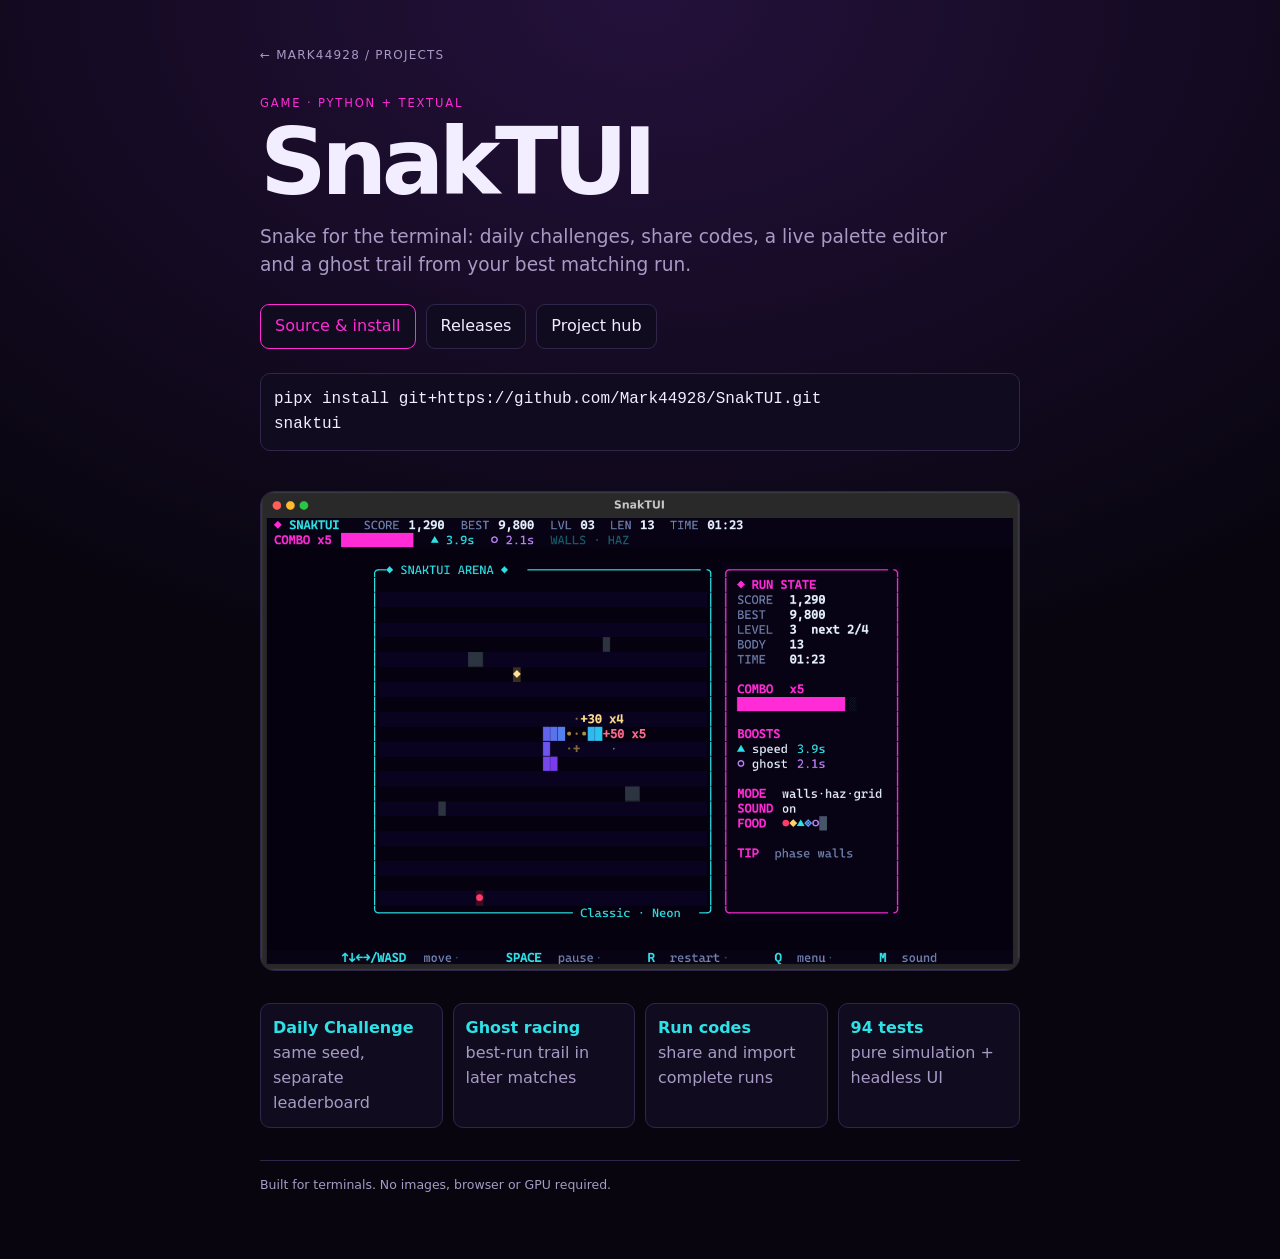
==== index.html @ 8bdf7a26 "feat: add project homepage" ====
<!doctype html>
<html lang="en">
<meta charset="utf-8">
<meta name="viewport" content="width=device-width,initial-scale=1">
<title>SnakTUI — terminal Snake</title>
<style>
:root{color-scheme:dark;--bg:#08050f;--p:#110b1f;--b:#30264a;--t:#f2edff;--m:#a79ac4;--a:#ff2bd6;--a2:#2de2e6}
*{box-sizing:border-box}body{margin:0;background:radial-gradient(80% 55% at 50% 0,#24113b,var(--bg));color:var(--t);font:16px/1.55 ui-sans-serif,system-ui,sans-serif}
main{max-width:800px;margin:auto;padding:42px 20px 64px}a{color:var(--a2)}.back{font-size:.75rem;letter-spacing:.1em;text-transform:uppercase;text-decoration:none;color:var(--m)}
.k{color:var(--a);font-size:.72rem;letter-spacing:.16em;text-transform:uppercase;margin:28px 0 8px}h1{font-size:clamp(2.8rem,10vw,5.8rem);line-height:.9;letter-spacing:-.06em;margin:0}
.lede{font-size:1.16rem;color:var(--m);max-width:60ch}.buttons{display:flex;flex-wrap:wrap;gap:10px;margin:24px 0}.btn{padding:9px 14px;border:1px solid var(--b);border-radius:9px;background:var(--p);color:var(--t);text-decoration:none}.btn.primary{border-color:var(--a);color:var(--a)}
pre{background:var(--p);border:1px solid var(--b);border-radius:10px;padding:13px;overflow:auto}img{width:100%;border:1px solid var(--b);border-radius:14px;margin:24px 0 8px}.grid{display:grid;grid-template-columns:repeat(auto-fit,minmax(170px,1fr));gap:10px;padding:0;list-style:none}.grid li{background:var(--p);border:1px solid var(--b);border-radius:10px;padding:12px;color:var(--m)}.grid b{display:block;color:var(--a2)}footer{margin-top:32px;border-top:1px solid var(--b);padding-top:14px;color:var(--m);font-size:.78rem}
</style>
<main>
<a class="back" href="https://github.com/Mark44928">← Mark44928 / projects</a>
<p class="k">Game · Python + Textual</p>
<h1>SnakTUI</h1>
<p class="lede">Snake for the terminal: daily challenges, share codes, a live palette editor and a ghost trail from your best matching run.</p>
<div class="buttons"><a class="btn primary" href="https://github.com/Mark44928/SnakTUI">Source &amp; install</a><a class="btn" href="https://github.com/Mark44928/SnakTUI/releases">Releases</a><a class="btn" href="https://github.com/Mark44928">Project hub</a></div>
<pre>pipx install git+https://github.com/Mark44928/SnakTUI.git
snaktui</pre>
<img src="docs/game.png" alt="SnakTUI gameplay">
<ul class="grid"><li><b>Daily Challenge</b>same seed, separate leaderboard</li><li><b>Ghost racing</b>best-run trail in later matches</li><li><b>Run codes</b>share and import complete runs</li><li><b>94 tests</b>pure simulation + headless UI</li></ul>
<footer>Built for terminals. No images, browser or GPU required.</footer>
</main>
</html>
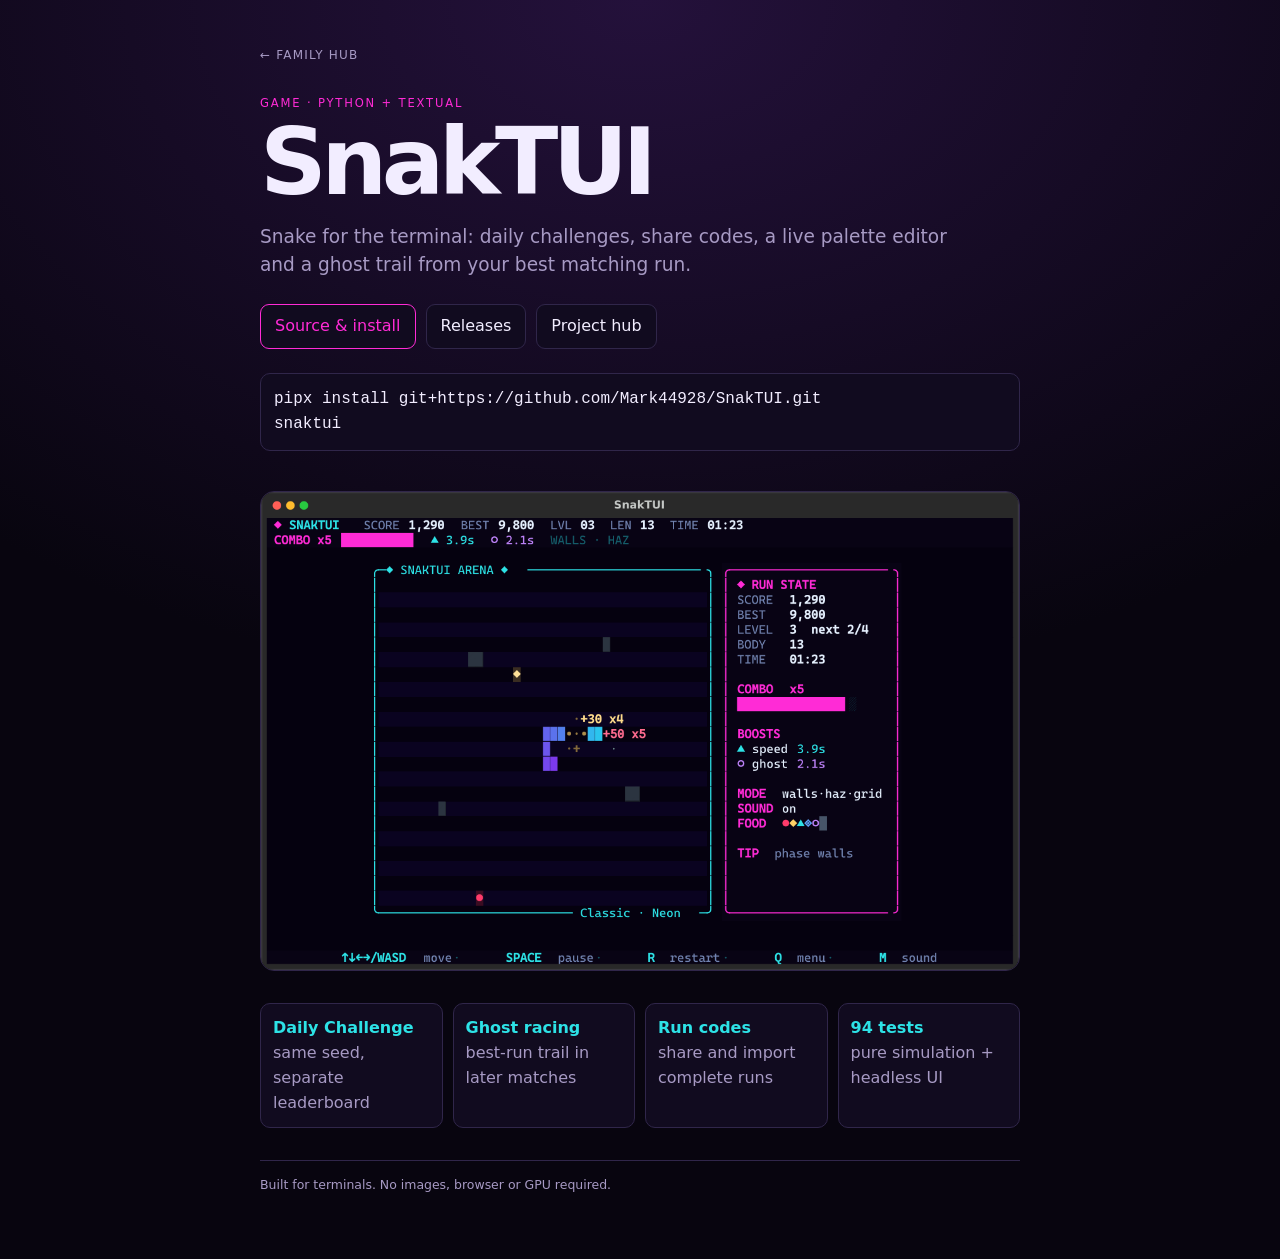
==== commit 2798c8f6: "fix: send homepage back links to family hub" ====
--- a/index.html
+++ b/index.html
@@ -12,7 +12,7 @@
 pre{background:var(--p);border:1px solid var(--b);border-radius:10px;padding:13px;overflow:auto}img{width:100%;border:1px solid var(--b);border-radius:14px;margin:24px 0 8px}.grid{display:grid;grid-template-columns:repeat(auto-fit,minmax(170px,1fr));gap:10px;padding:0;list-style:none}.grid li{background:var(--p);border:1px solid var(--b);border-radius:10px;padding:12px;color:var(--m)}.grid b{display:block;color:var(--a2)}footer{margin-top:32px;border-top:1px solid var(--b);padding-top:14px;color:var(--m);font-size:.78rem}
 </style>
 <main>
-<a class="back" href="https://github.com/Mark44928">← Mark44928 / projects</a>
+<a class="back" href="https://mark44928.github.io/Mark44928/">← Family hub</a>
 <p class="k">Game · Python + Textual</p>
 <h1>SnakTUI</h1>
 <p class="lede">Snake for the terminal: daily challenges, share codes, a live palette editor and a ghost trail from your best matching run.</p>
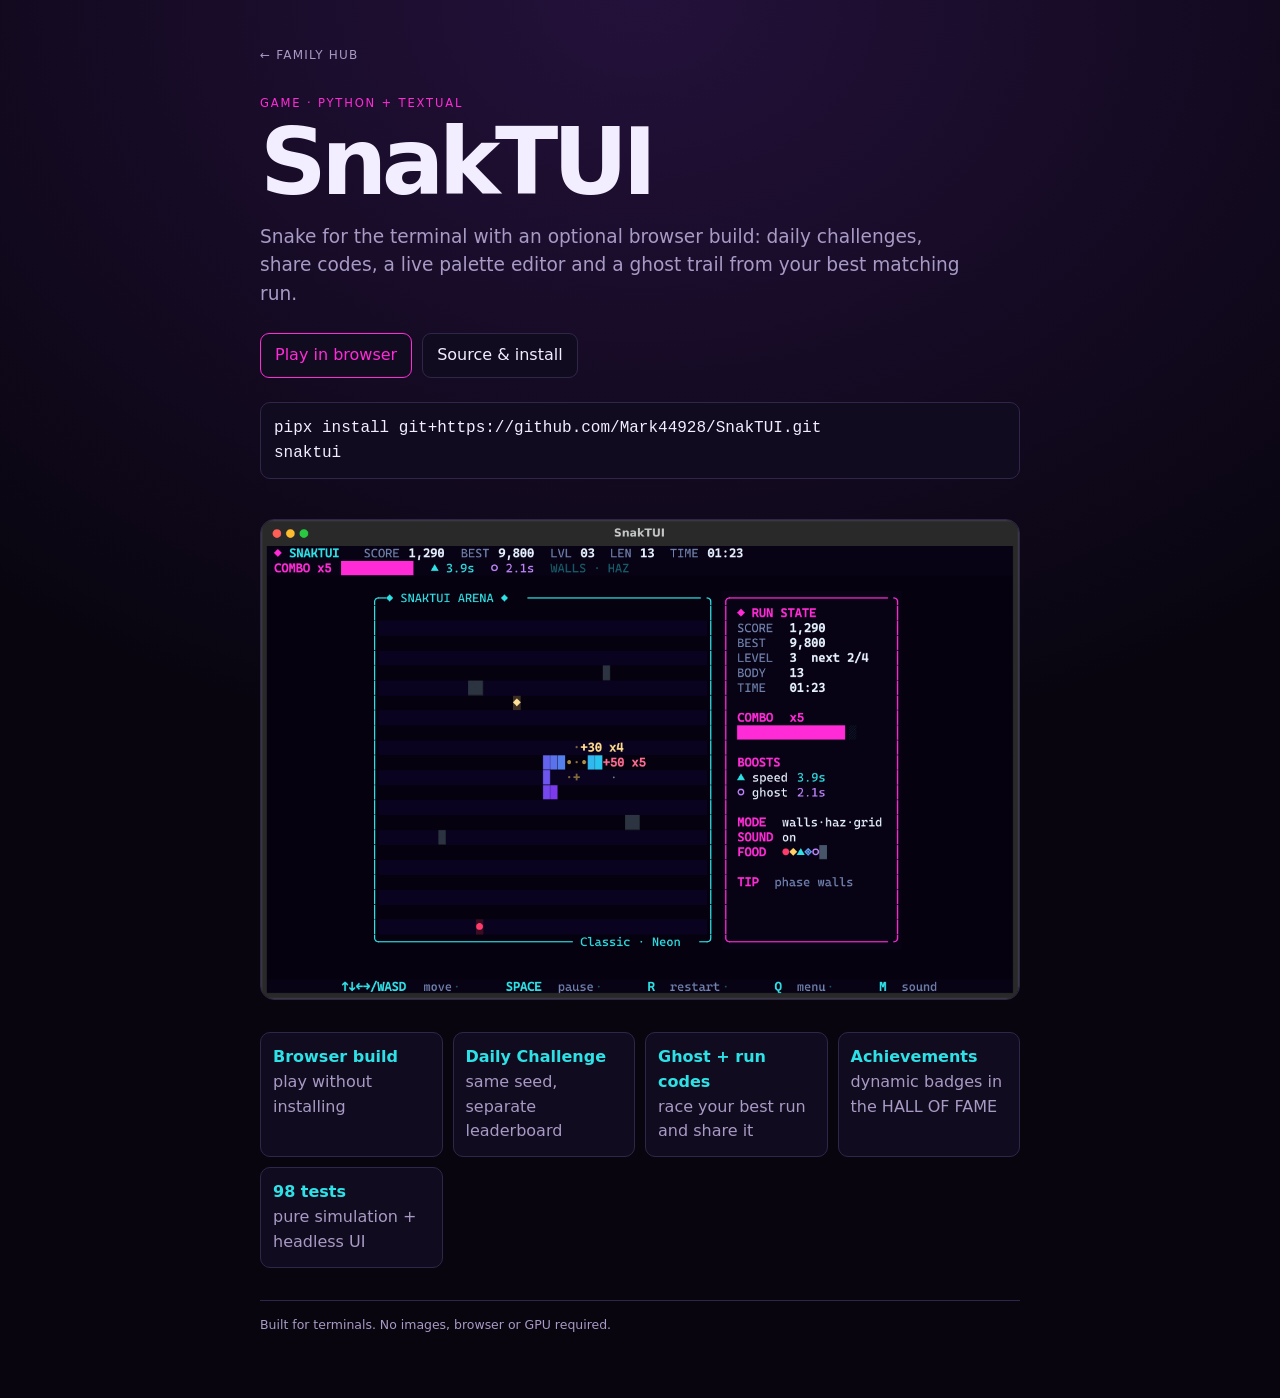
==== commit db62418d: "feat: add achievements and browser port" ====
--- a/index.html
+++ b/index.html
@@ -15,12 +15,13 @@
 <a class="back" href="https://mark44928.github.io/Mark44928/">← Family hub</a>
 <p class="k">Game · Python + Textual</p>
 <h1>SnakTUI</h1>
-<p class="lede">Snake for the terminal: daily challenges, share codes, a live palette editor and a ghost trail from your best matching run.</p>
-<div class="buttons"><a class="btn primary" href="https://github.com/Mark44928/SnakTUI">Source &amp; install</a><a class="btn" href="https://github.com/Mark44928/SnakTUI/releases">Releases</a><a class="btn" href="https://github.com/Mark44928">Project hub</a></div>
+<p class="lede">Snake for the terminal with an optional browser build: daily challenges, share codes, a live palette editor and a ghost trail from your best matching run.</p>
+<div class="buttons"><a class="btn primary" href="web/">Play in browser</a><a class="btn" href="https://github.com/Mark44928/SnakTUI">Source &amp; install</a></div>
 <pre>pipx install git+https://github.com/Mark44928/SnakTUI.git
 snaktui</pre>
 <img src="docs/game.png" alt="SnakTUI gameplay">
-<ul class="grid"><li><b>Daily Challenge</b>same seed, separate leaderboard</li><li><b>Ghost racing</b>best-run trail in later matches</li><li><b>Run codes</b>share and import complete runs</li><li><b>94 tests</b>pure simulation + headless UI</li></ul>
+<ul class="grid"><li><b>Browser build</b>play without installing</li>
+<li><b>Daily Challenge</b>same seed, separate leaderboard</li><li><b>Ghost + run codes</b>race your best run and share it</li><li><b>Achievements</b>dynamic badges in the HALL OF FAME</li><li><b>98 tests</b>pure simulation + headless UI</li></ul>
 <footer>Built for terminals. No images, browser or GPU required.</footer>
 </main>
 </html>
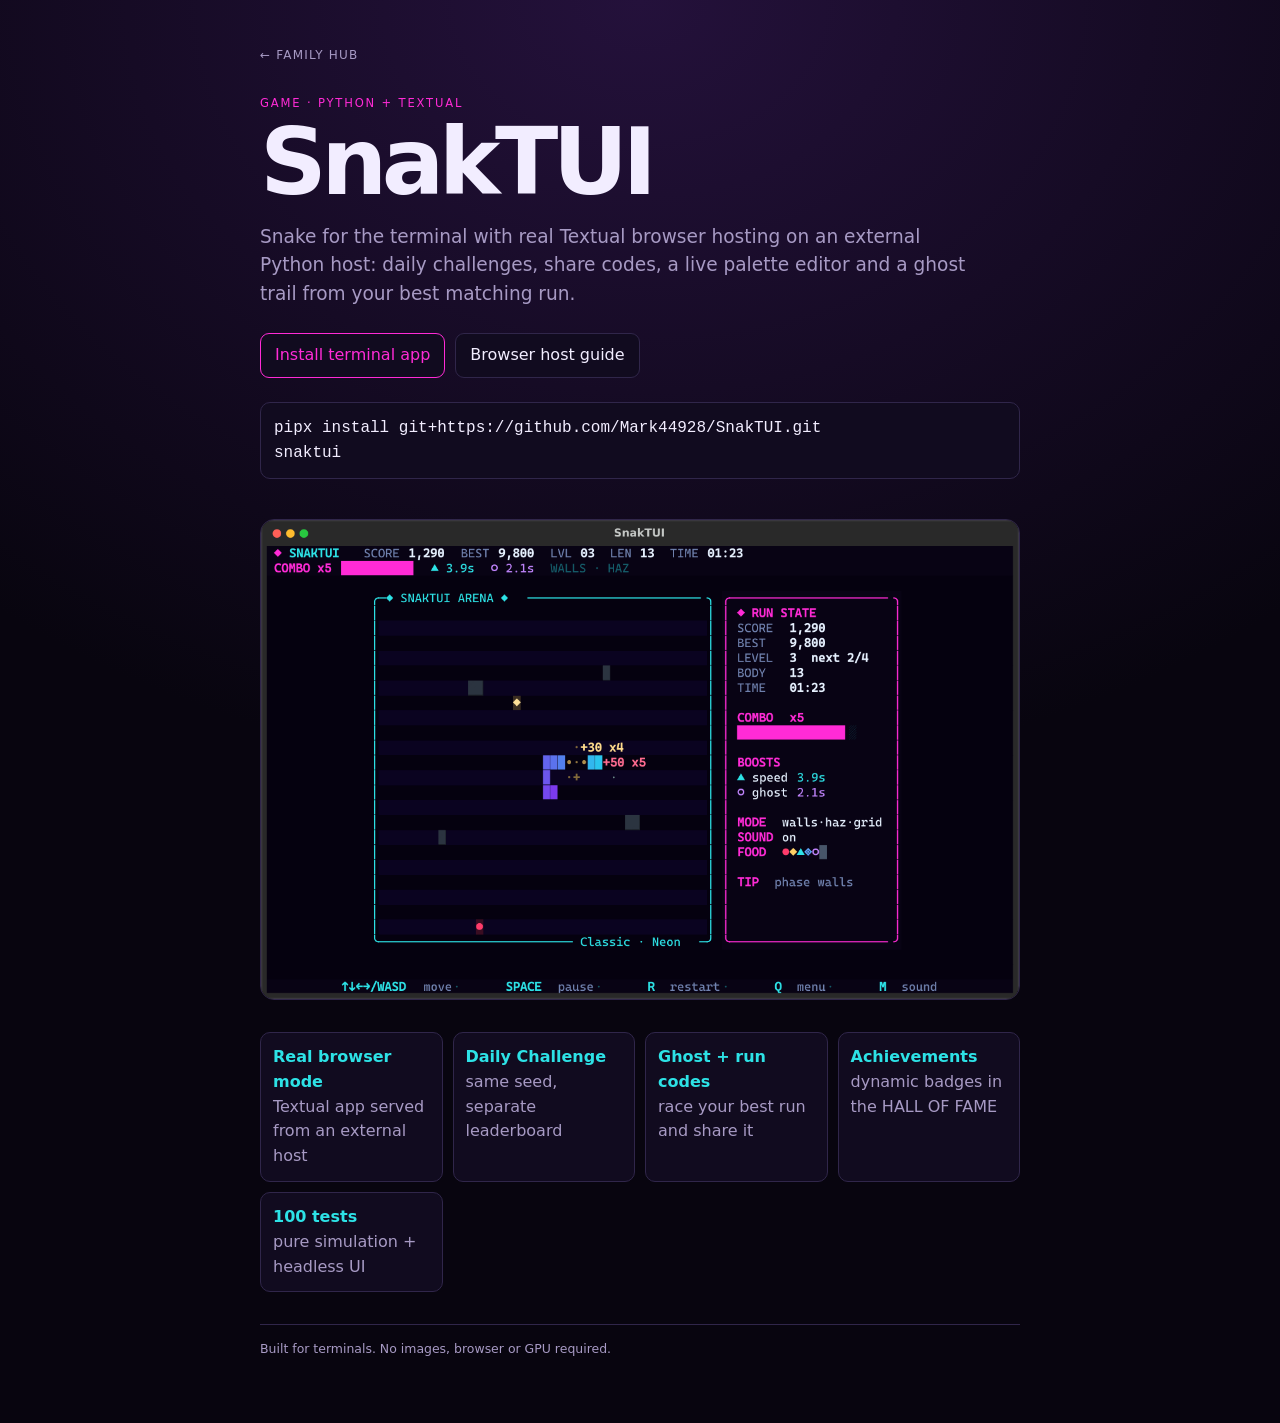
==== commit 43556259: "feat: serve the real app with textual-serve" ====
--- a/index.html
+++ b/index.html
@@ -15,13 +15,13 @@
 <a class="back" href="https://mark44928.github.io/Mark44928/">← Family hub</a>
 <p class="k">Game · Python + Textual</p>
 <h1>SnakTUI</h1>
-<p class="lede">Snake for the terminal with an optional browser build: daily challenges, share codes, a live palette editor and a ghost trail from your best matching run.</p>
-<div class="buttons"><a class="btn primary" href="web/">Play in browser</a><a class="btn" href="https://github.com/Mark44928/SnakTUI">Source &amp; install</a></div>
+<p class="lede">Snake for the terminal with real Textual browser hosting on an external Python host: daily challenges, share codes, a live palette editor and a ghost trail from your best matching run.</p>
+<div class="buttons"><a class="btn primary" href="https://github.com/Mark44928/SnakTUI">Install terminal app</a><a class="btn" href="https://github.com/Mark44928/SnakTUI#browser-mode-real-textual-app">Browser host guide</a></div>
 <pre>pipx install git+https://github.com/Mark44928/SnakTUI.git
 snaktui</pre>
 <img src="docs/game.png" alt="SnakTUI gameplay">
-<ul class="grid"><li><b>Browser build</b>play without installing</li>
-<li><b>Daily Challenge</b>same seed, separate leaderboard</li><li><b>Ghost + run codes</b>race your best run and share it</li><li><b>Achievements</b>dynamic badges in the HALL OF FAME</li><li><b>98 tests</b>pure simulation + headless UI</li></ul>
+<ul class="grid"><li><b>Real browser mode</b>Textual app served from an external host</li>
+<li><b>Daily Challenge</b>same seed, separate leaderboard</li><li><b>Ghost + run codes</b>race your best run and share it</li><li><b>Achievements</b>dynamic badges in the HALL OF FAME</li><li><b>100 tests</b>pure simulation + headless UI</li></ul>
 <footer>Built for terminals. No images, browser or GPU required.</footer>
 </main>
 </html>
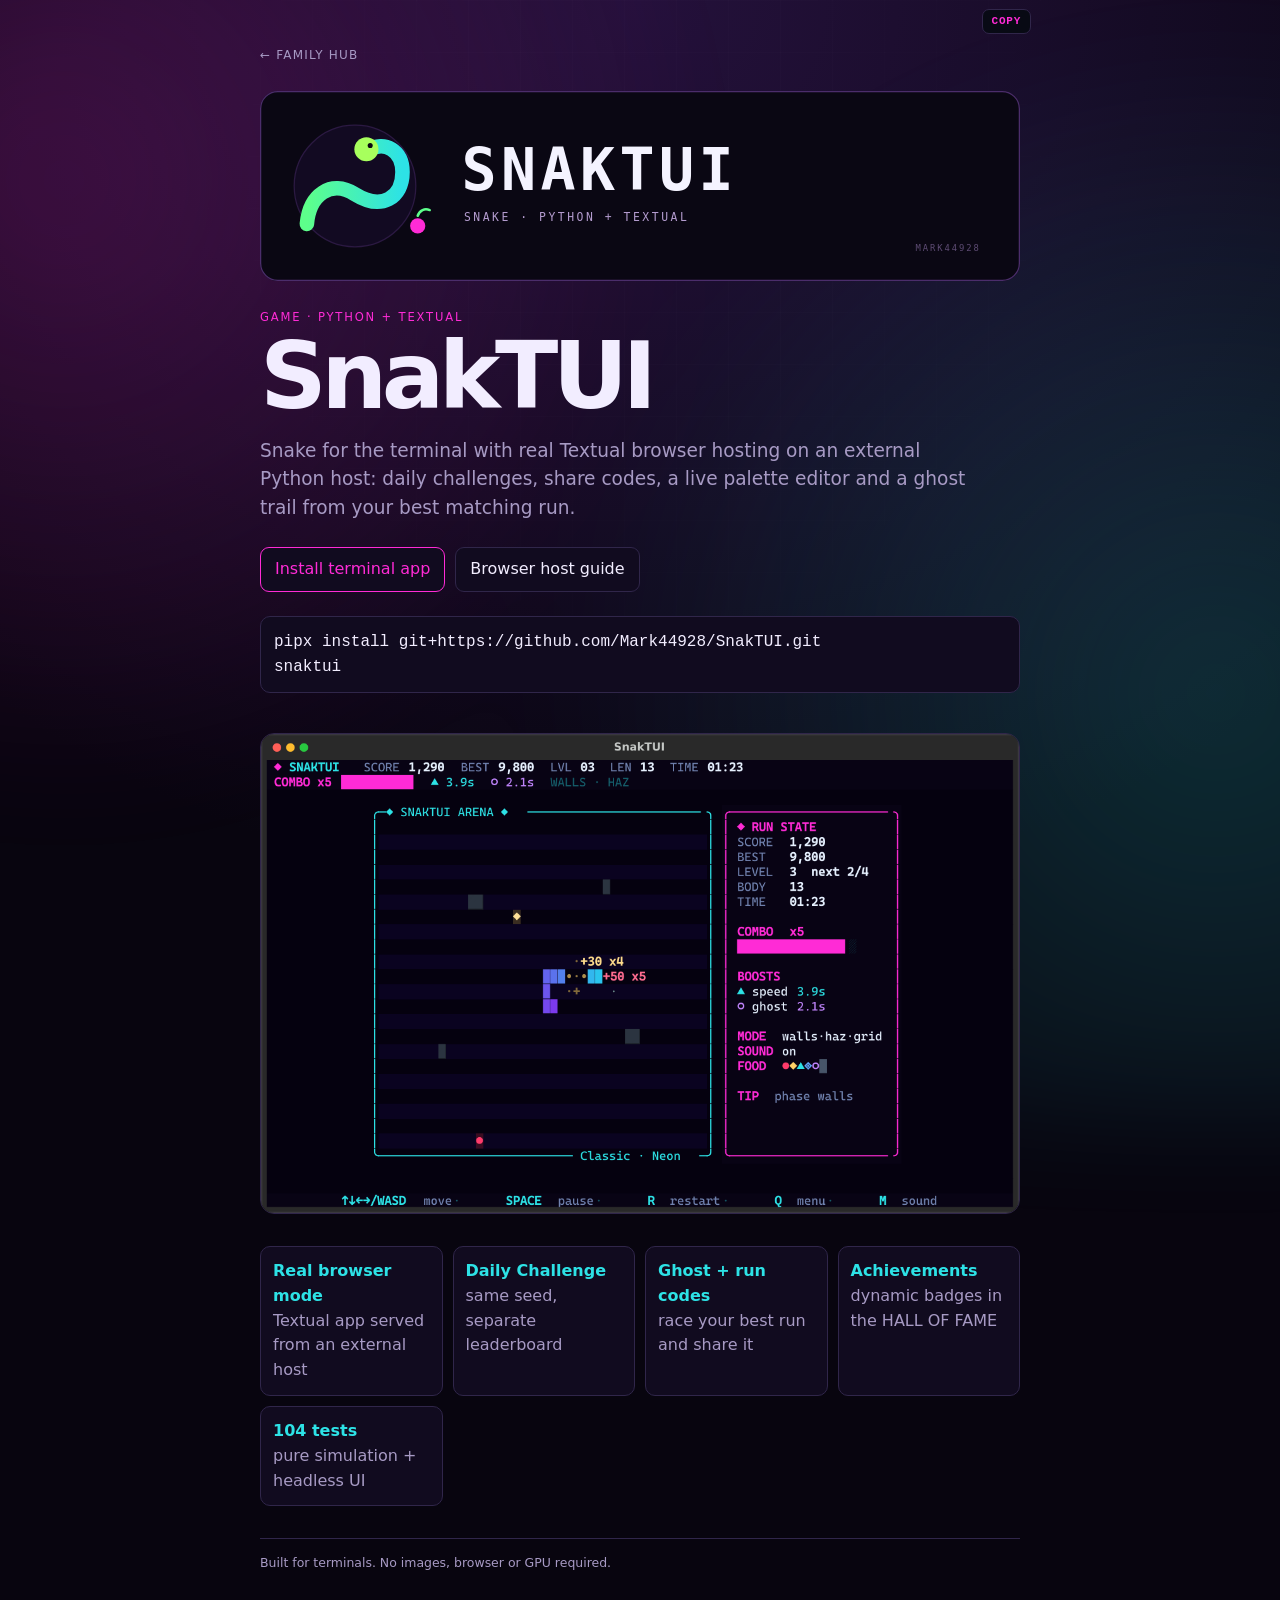
==== commit 9daa8b34: "feat: polish Pages and harden achievements" ====
--- a/index.html
+++ b/index.html
@@ -3,6 +3,20 @@
 <meta charset="utf-8">
 <meta name="viewport" content="width=device-width,initial-scale=1">
 <title>SnakTUI — terminal Snake</title>
+<link rel="canonical" href="https://mark44928.github.io/SnakTUI/">
+<meta property="og:type" content="website">
+<meta property="og:site_name" content="Mark44928">
+<meta property="og:title" content="SnakTUI — terminal Snake">
+<meta property="og:description" content="Neon terminal Snake built with Python and Textual. Daily challenges, ghost racing, achievements and optional external browser hosting.">
+<meta property="og:url" content="https://mark44928.github.io/SnakTUI/">
+<meta property="og:image" content="https://mark44928.github.io/SnakTUI/docs/og.png">
+<meta property="og:image:width" content="1200">
+<meta property="og:image:height" content="300">
+<meta name="twitter:card" content="summary_large_image">
+<meta name="twitter:image" content="https://mark44928.github.io/SnakTUI/docs/og.png">
+<link rel="icon" href="assets/logo.svg" type="image/svg+xml">
+<link rel="stylesheet" href="assets/family.css">
+<script defer src="assets/family.js"></script>
 <style>
 :root{color-scheme:dark;--bg:#08050f;--p:#110b1f;--b:#30264a;--t:#f2edff;--m:#a79ac4;--a:#ff2bd6;--a2:#2de2e6}
 *{box-sizing:border-box}body{margin:0;background:radial-gradient(80% 55% at 50% 0,#24113b,var(--bg));color:var(--t);font:16px/1.55 ui-sans-serif,system-ui,sans-serif}
@@ -13,6 +27,7 @@
 </style>
 <main>
 <a class="back" href="https://mark44928.github.io/Mark44928/">← Family hub</a>
+<p style="margin:18px 0 0"><img src="assets/logo.svg" alt="SnakTUI logo" width="760" style="width:100%;height:auto;display:block;border:0"></p>
 <p class="k">Game · Python + Textual</p>
 <h1>SnakTUI</h1>
 <p class="lede">Snake for the terminal with real Textual browser hosting on an external Python host: daily challenges, share codes, a live palette editor and a ghost trail from your best matching run.</p>
@@ -21,7 +36,7 @@
 snaktui</pre>
 <img src="docs/game.png" alt="SnakTUI gameplay">
 <ul class="grid"><li><b>Real browser mode</b>Textual app served from an external host</li>
-<li><b>Daily Challenge</b>same seed, separate leaderboard</li><li><b>Ghost + run codes</b>race your best run and share it</li><li><b>Achievements</b>dynamic badges in the HALL OF FAME</li><li><b>100 tests</b>pure simulation + headless UI</li></ul>
+<li><b>Daily Challenge</b>same seed, separate leaderboard</li><li><b>Ghost + run codes</b>race your best run and share it</li><li><b>Achievements</b>dynamic badges in the HALL OF FAME</li><li><b>104 tests</b>pure simulation + headless UI</li></ul>
 <footer>Built for terminals. No images, browser or GPU required.</footer>
 </main>
 </html>
--- a/assets/family.css
+++ b/assets/family.css
@@ -0,0 +1,90 @@
+:root {
+  --family-glow: var(--a, var(--green, #61d7ff));
+  --family-glow2: var(--a2, var(--cyan, #ff5bd6));
+}
+
+@keyframes family-float {
+  from { transform: translate3d(-2%, -1%, 0) scale(1); }
+  to { transform: translate3d(3%, 2%, 0) scale(1.07); }
+}
+
+body::before,
+body::after {
+  content: "";
+  position: fixed;
+  pointer-events: none;
+  z-index: 0;
+}
+
+body::before {
+  inset: -25%;
+  background:
+    radial-gradient(circle at 20% 30%, var(--family-glow) 0, transparent 36%),
+    radial-gradient(circle at 80% 68%, var(--family-glow2) 0, transparent 38%);
+  filter: blur(58px);
+  opacity: .18;
+  animation: family-float 18s ease-in-out infinite alternate;
+}
+
+body::after {
+  inset: 0;
+  opacity: .12;
+  background-image:
+    linear-gradient(rgba(255, 255, 255, .14) 1px, transparent 1px),
+    linear-gradient(90deg, rgba(255, 255, 255, .14) 1px, transparent 1px);
+  background-size: 52px 52px;
+  -webkit-mask-image: radial-gradient(ellipse at 50% 20%, #000 0, transparent 76%);
+  mask-image: radial-gradient(ellipse at 50% 20%, #000 0, transparent 76%);
+}
+
+main {
+  position: relative;
+  z-index: 1;
+}
+
+.reveal {
+  opacity: 0;
+  transform: translateY(12px);
+  transition: opacity .48s ease, transform .48s ease;
+}
+
+.reveal.in {
+  opacity: 1;
+  transform: none;
+}
+
+pre.has-copy {
+  padding-right: 76px;
+}
+
+.copy-command {
+  position: absolute;
+  top: 9px;
+  right: 9px;
+  z-index: 2;
+  padding: 5px 9px;
+  border: 1px solid var(--b, rgba(120, 140, 160, .35));
+  border-radius: 7px;
+  background: rgba(5, 10, 16, .82);
+  color: var(--a, #7bd88f);
+  font: 700 11px/1.2 ui-monospace, monospace;
+  letter-spacing: .07em;
+  cursor: pointer;
+}
+
+.copy-command:hover,
+.copy-command:focus-visible {
+  border-color: var(--a, #7bd88f);
+  color: #fff;
+  outline: none;
+}
+
+:focus-visible {
+  outline: 2px solid var(--family-glow);
+  outline-offset: 3px;
+}
+
+@media (prefers-reduced-motion: reduce) {
+  body::before { animation: none; }
+  .reveal { opacity: 1; transform: none; transition: none; }
+}
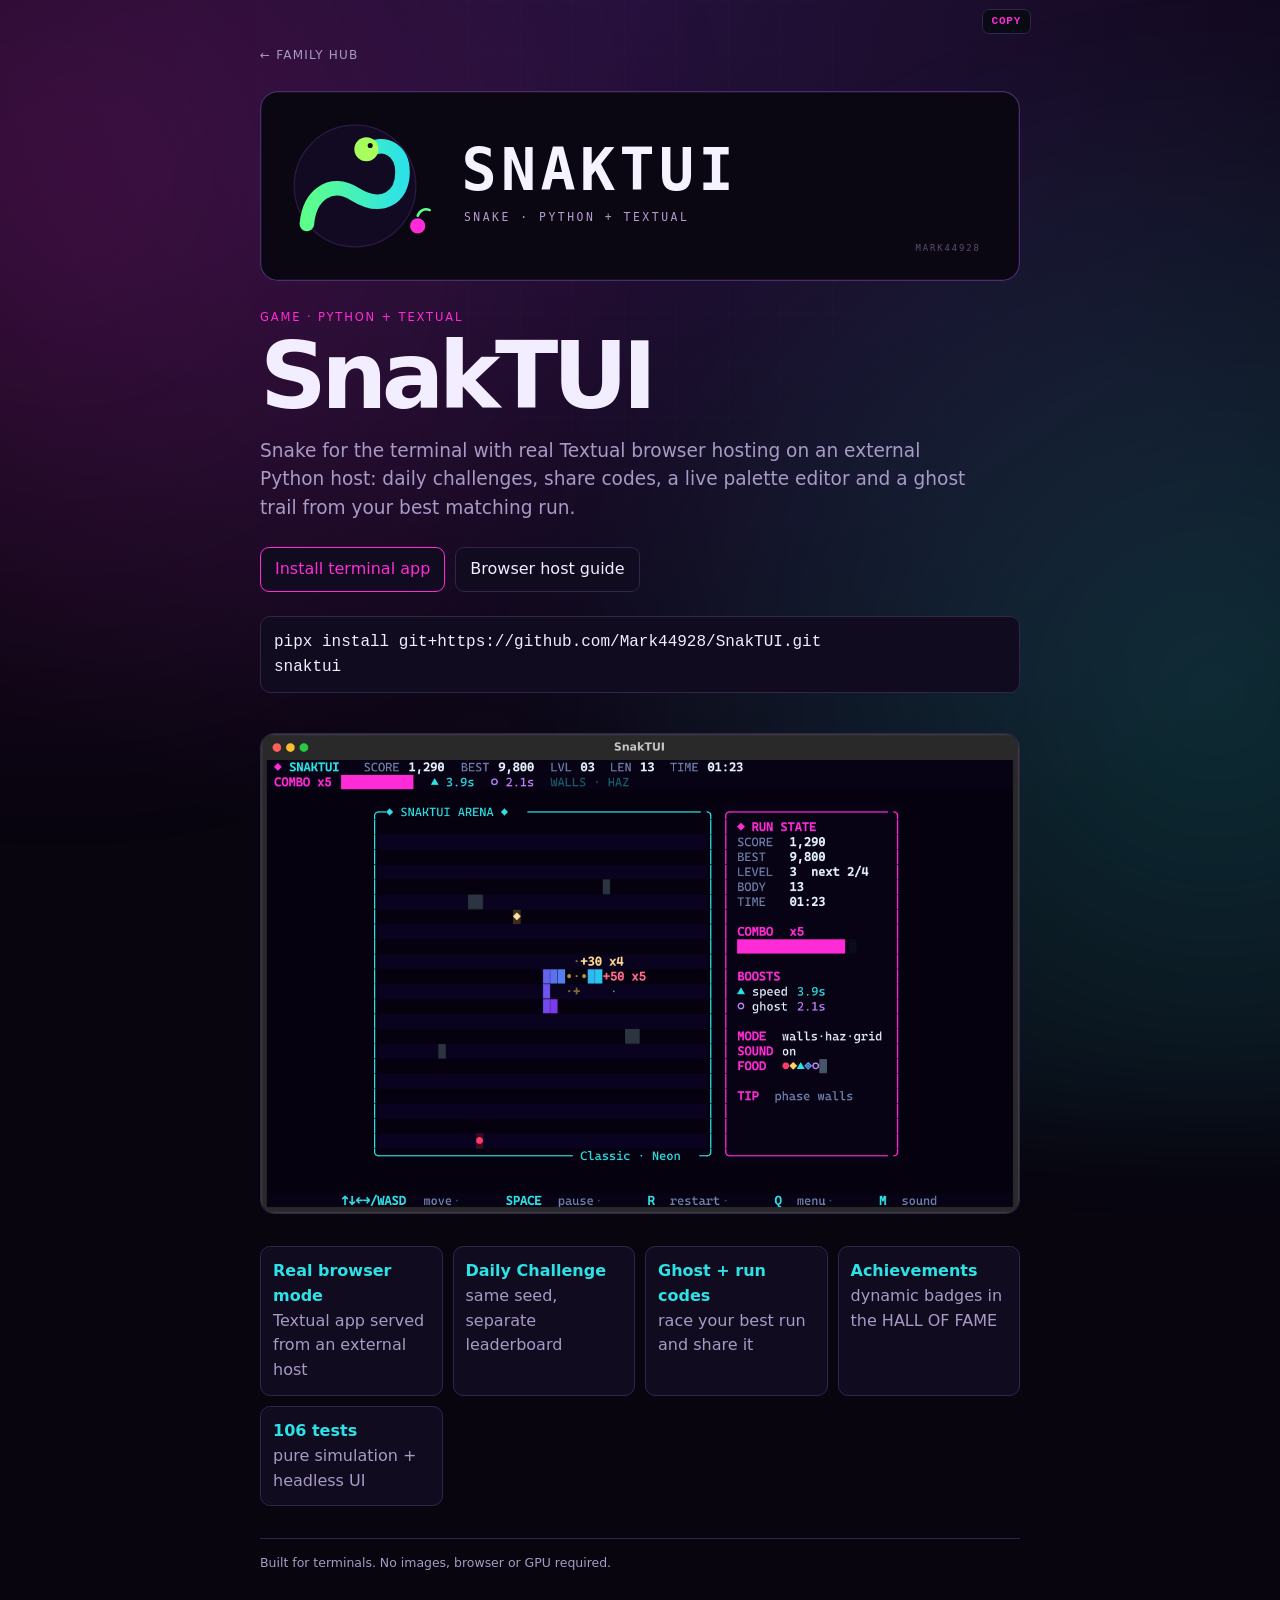
==== commit 8fdd5ff9: "docs: sync family counts" ====
--- a/index.html
+++ b/index.html
@@ -36,7 +36,7 @@
 snaktui</pre>
 <img src="docs/game.png" alt="SnakTUI gameplay">
 <ul class="grid"><li><b>Real browser mode</b>Textual app served from an external host</li>
-<li><b>Daily Challenge</b>same seed, separate leaderboard</li><li><b>Ghost + run codes</b>race your best run and share it</li><li><b>Achievements</b>dynamic badges in the HALL OF FAME</li><li><b>104 tests</b>pure simulation + headless UI</li></ul>
+<li><b>Daily Challenge</b>same seed, separate leaderboard</li><li><b>Ghost + run codes</b>race your best run and share it</li><li><b>Achievements</b>dynamic badges in the HALL OF FAME</li><li><b>106 tests</b>pure simulation + headless UI</li></ul>
 <footer>Built for terminals. No images, browser or GPU required.</footer>
 </main>
 </html>
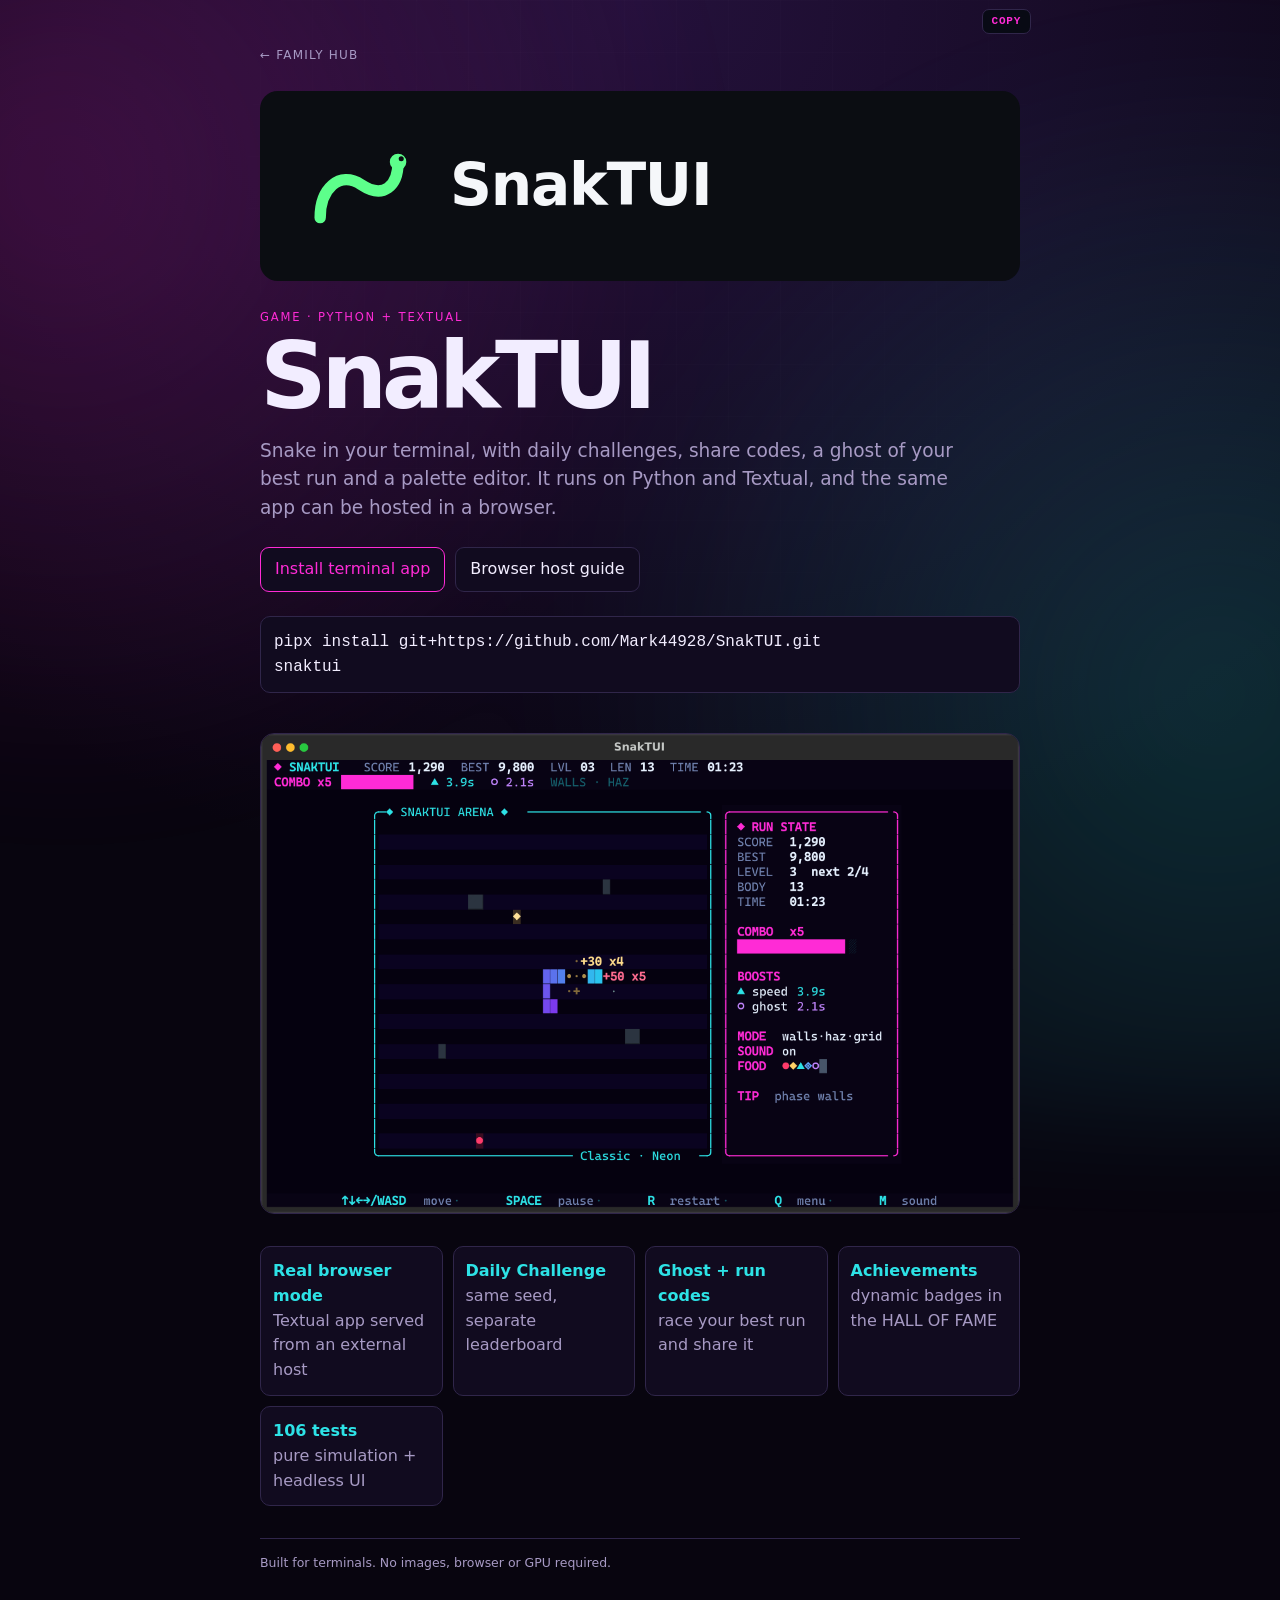
==== commit 8b8a0413: "minimal logo and human homepage copy" ====
--- a/index.html
+++ b/index.html
@@ -30,7 +30,7 @@
 <p style="margin:18px 0 0"><img src="assets/logo.svg" alt="SnakTUI logo" width="760" style="width:100%;height:auto;display:block;border:0"></p>
 <p class="k">Game · Python + Textual</p>
 <h1>SnakTUI</h1>
-<p class="lede">Snake for the terminal with real Textual browser hosting on an external Python host: daily challenges, share codes, a live palette editor and a ghost trail from your best matching run.</p>
+<p class="lede">Snake in your terminal, with daily challenges, share codes, a ghost of your best run and a palette editor. It runs on Python and Textual, and the same app can be hosted in a browser.</p>
 <div class="buttons"><a class="btn primary" href="https://github.com/Mark44928/SnakTUI">Install terminal app</a><a class="btn" href="https://github.com/Mark44928/SnakTUI#browser-mode-real-textual-app">Browser host guide</a></div>
 <pre>pipx install git+https://github.com/Mark44928/SnakTUI.git
 snaktui</pre>
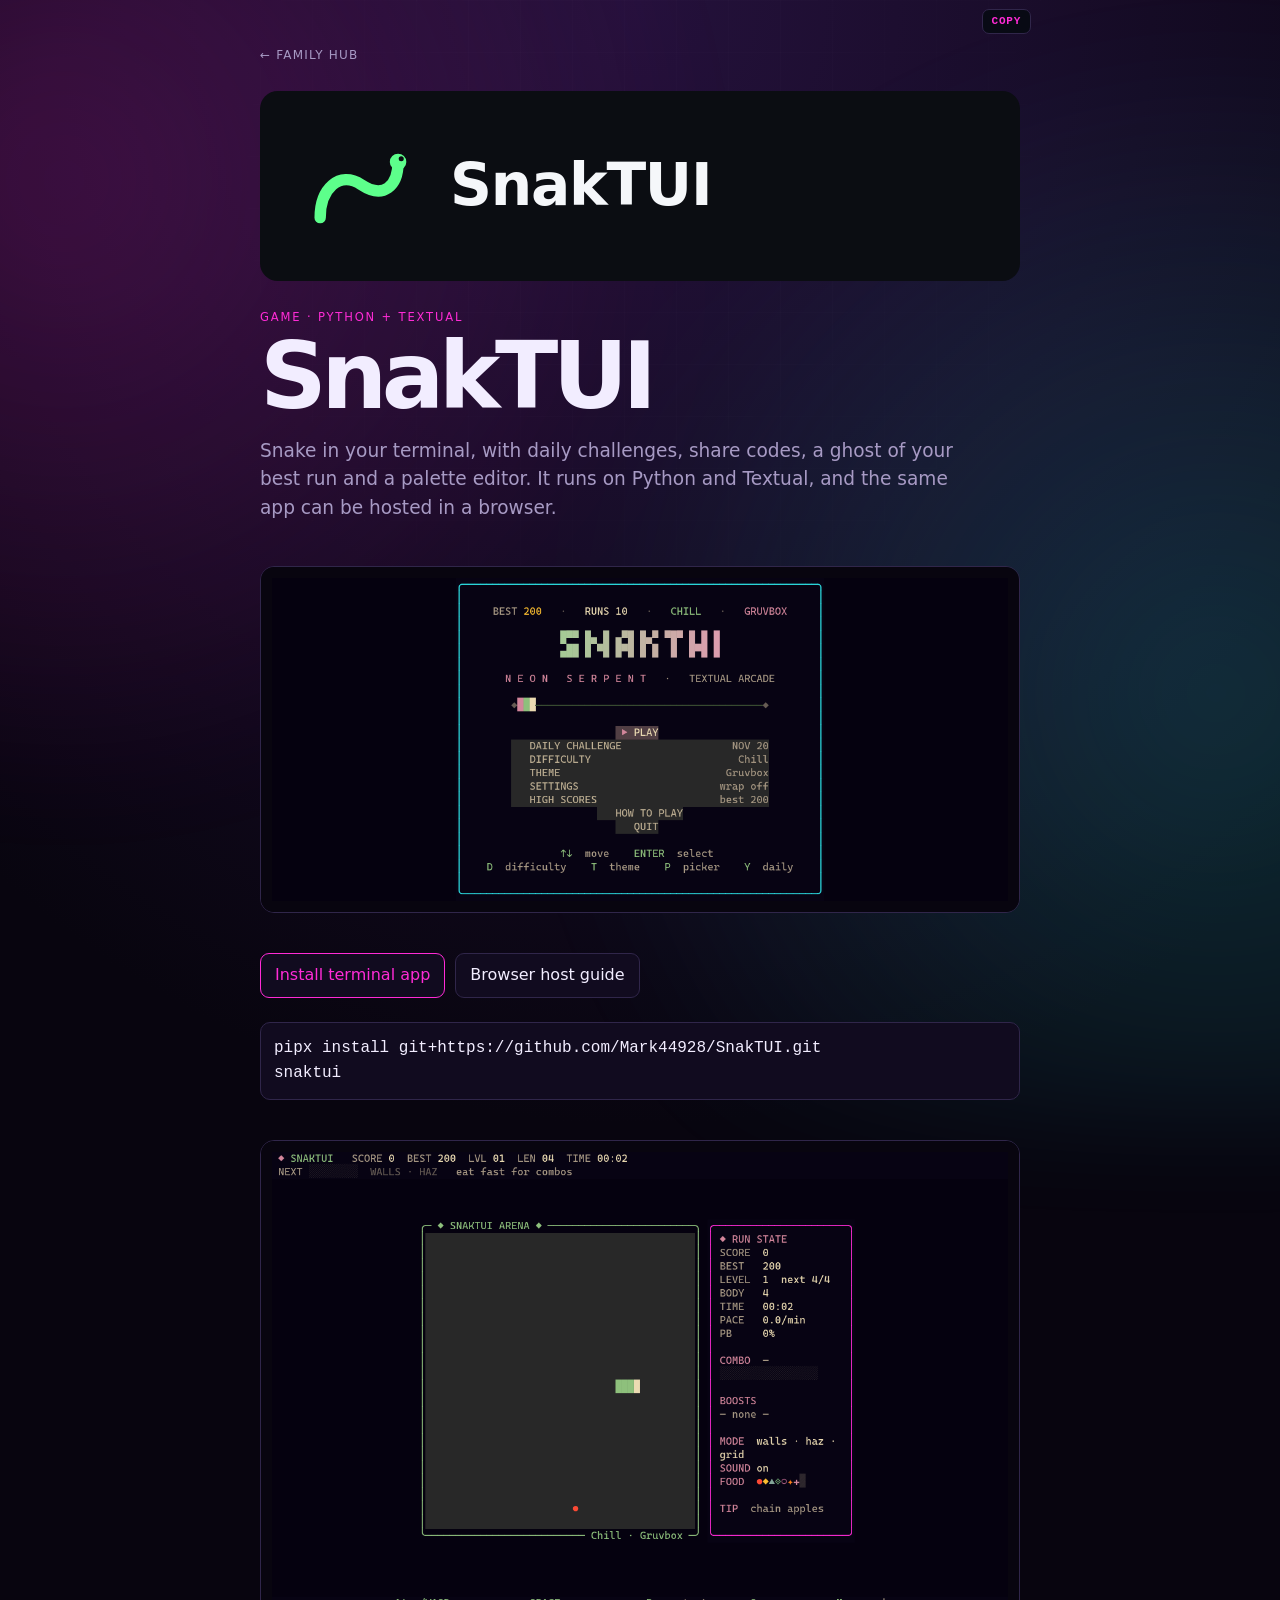
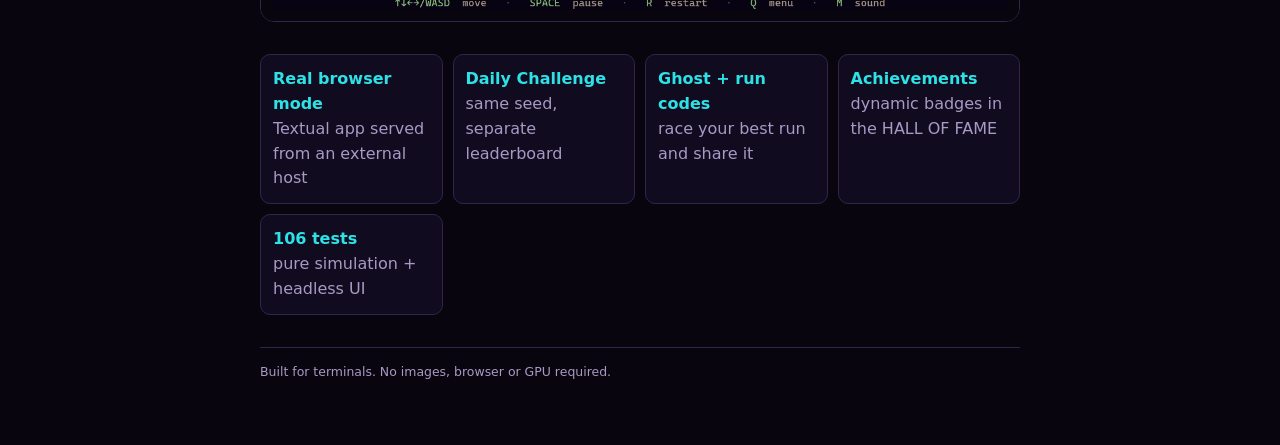
==== commit 915bd5a4: "add real screenshots to README and homepage" ====
--- a/index.html
+++ b/index.html
@@ -31,6 +31,7 @@
 <p class="k">Game · Python + Textual</p>
 <h1>SnakTUI</h1>
 <p class="lede">Snake in your terminal, with daily challenges, share codes, a ghost of your best run and a palette editor. It runs on Python and Textual, and the same app can be hosted in a browser.</p>
+<p><img src="docs/menu.png" alt="SnakTUI main menu"></p>
 <div class="buttons"><a class="btn primary" href="https://github.com/Mark44928/SnakTUI">Install terminal app</a><a class="btn" href="https://github.com/Mark44928/SnakTUI#browser-mode-real-textual-app">Browser host guide</a></div>
 <pre>pipx install git+https://github.com/Mark44928/SnakTUI.git
 snaktui</pre>
